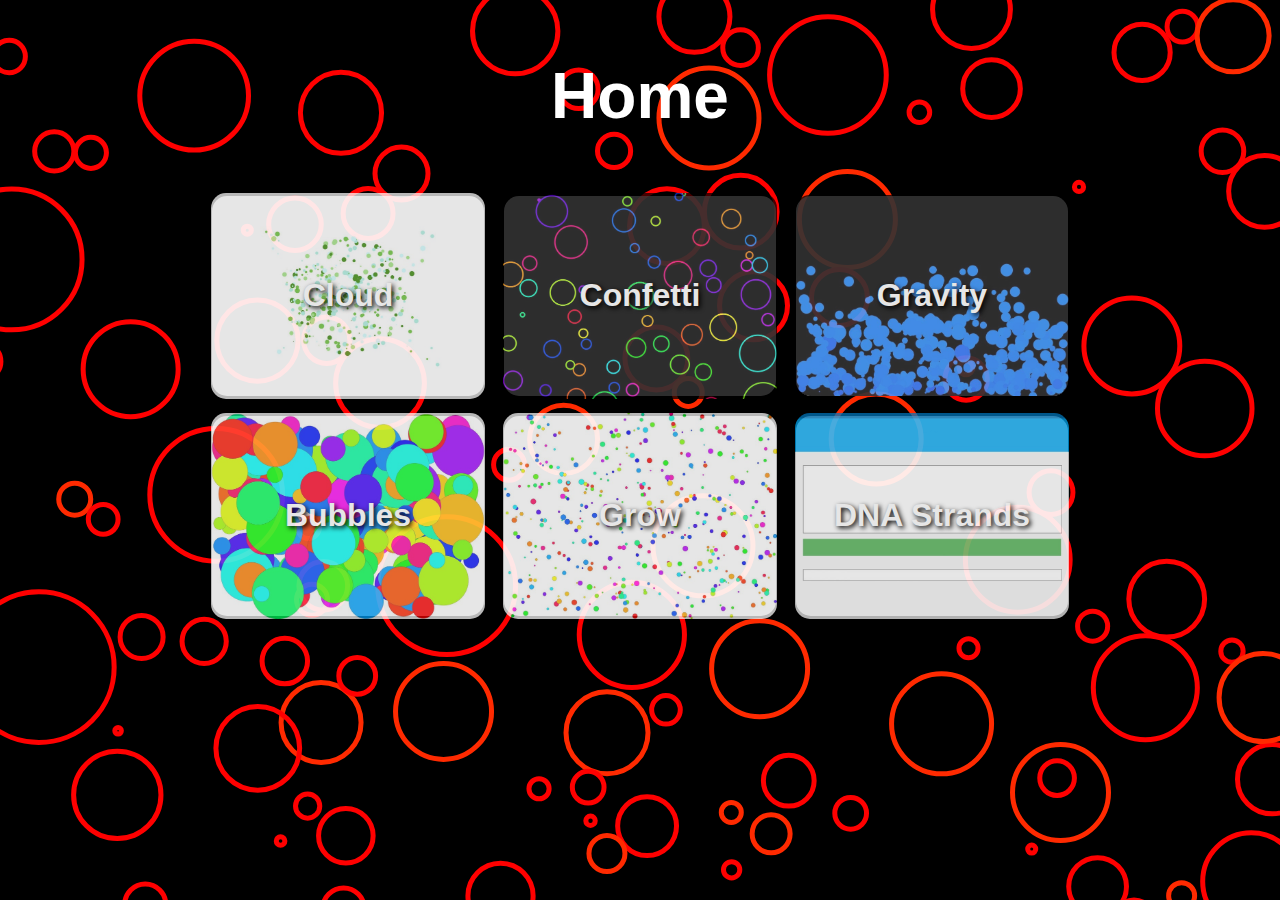
==== index.html @ 80b947b4 "Merge commit '46048612e0f815081c8aa2d9df6de1d2590a7999'" ====
<!DOCTYPE html>

<html lang="en">

<head>
	<meta charset="UTF-8">
	<meta name="viewport" content="width=device-width, initial-scale=1.0">

	<link rel="stylesheet" type="text/css" href="style.css" />
	<link rel='shortcut icon' type='image/x-icon' href='/favicon.ico' />

	<title>Home</title>

</head>

<body>
	<canvas></canvas>

	<header>
		<h1>Home</h1>
	</header>

	<div class="directory">
		<a href="./cloud/">
			<div class="module">
				<img src="./images/cloud.jpg" class="background_frame" frameBorder="0" alt="">
				<h1>Cloud</h1>
			</div>
		</a>
		<a href="./confetti/">
			<div class="module">
				<img src="./images/confetti.jpg" class="background_frame" frameBorder="0" alt="">
				<h1>Confetti</h1>
			</div>
		</a>

		<a href="./gravity/">
			<div class="module">
				<img src="./images/gravity.jpg" class="background_frame" frameBorder="0" alt="">
				<h1>Gravity</h1>
			</div>
		</a>
		<a href="./bubbles/">
			<div class="module">
				<img src="./images/bubbles.jpg" class="background_frame" frameBorder="0" alt="">
				<h1>Bubbles</h1>
			</div>
		</a>
		<a href="./grow/">
			<div class="module">
				<img src="./images/grow.jpg" class="background_frame" frameBorder="0" alt="">
				<h1>Grow</h1>
			</div>
		</a>
		<a href="./dna/index.html">
			<div class="module">
				<img src="./images/dna.jpg" class="background_frame" frameBorder="0" alt="">
				<h1>DNA Strands</h1>

			</div>
		</a>
	</div>

	<script src="canvas.js"></script>


</body>

</html>
---- style.css ----
header {
	font-family: Roboto, sans-serif;
	font-size: 2em;
	text-align: center;
	color: white;
}

a {
	position: relative;
	color: white;
	text-decoration: none;
	font-family: sans-serif;
	text-shadow: 2px 2px 5px black;
}

body {
	opacity: 0;
	margin: 0 auto;
	max-width: 56em;
	padding: 1em 0;
	-webkit-transition: all 500ms cubic-bezier(0.935, -0.410, 0.390, 1.165);
	-o-transition: all 500ms cubic-bezier(0.935, -0.410, 0.390, 1.165);
	transition: all 500ms cubic-bezier(0.935, -0.410, 0.390, 1.165);
}

body.fade-in {
	opacity: 1;
}

.module {
	background-color: white;
	z-index: 100;
	opacity: 0.9;
	height: 200px;
	min-width: 200px;
	display: flex;
	text-align: center;
	align-items: center;
	justify-content: center;
	border-radius: 15px;
	transition: all 500ms cubic-bezier(0.935, -0.410, 0.390, 1.165);
	overflow: hidden;
}

.module:hover {
	transform: scale(1.1);
	opacity: 1;
}

.module:active {
	transform: scale(0.9);
}

.directory {
	padding: 20px;
  display: grid;
 grid-template-columns: repeat( auto-fit, minmax(250px, 1fr) );
  grid-gap: 20px;
}

canvas {
	z-index: -1;
	background-color: black;
	position: fixed;
	left: 0;
	top: 0;
}

.background_frame {
  position: absolute;
	min-height: 201px;
	z-index: -1;
	border-radius: 15px;
	opacity: 0.8;    
	width: 101%; /* new width (100 * (1/0.8) )*/
}
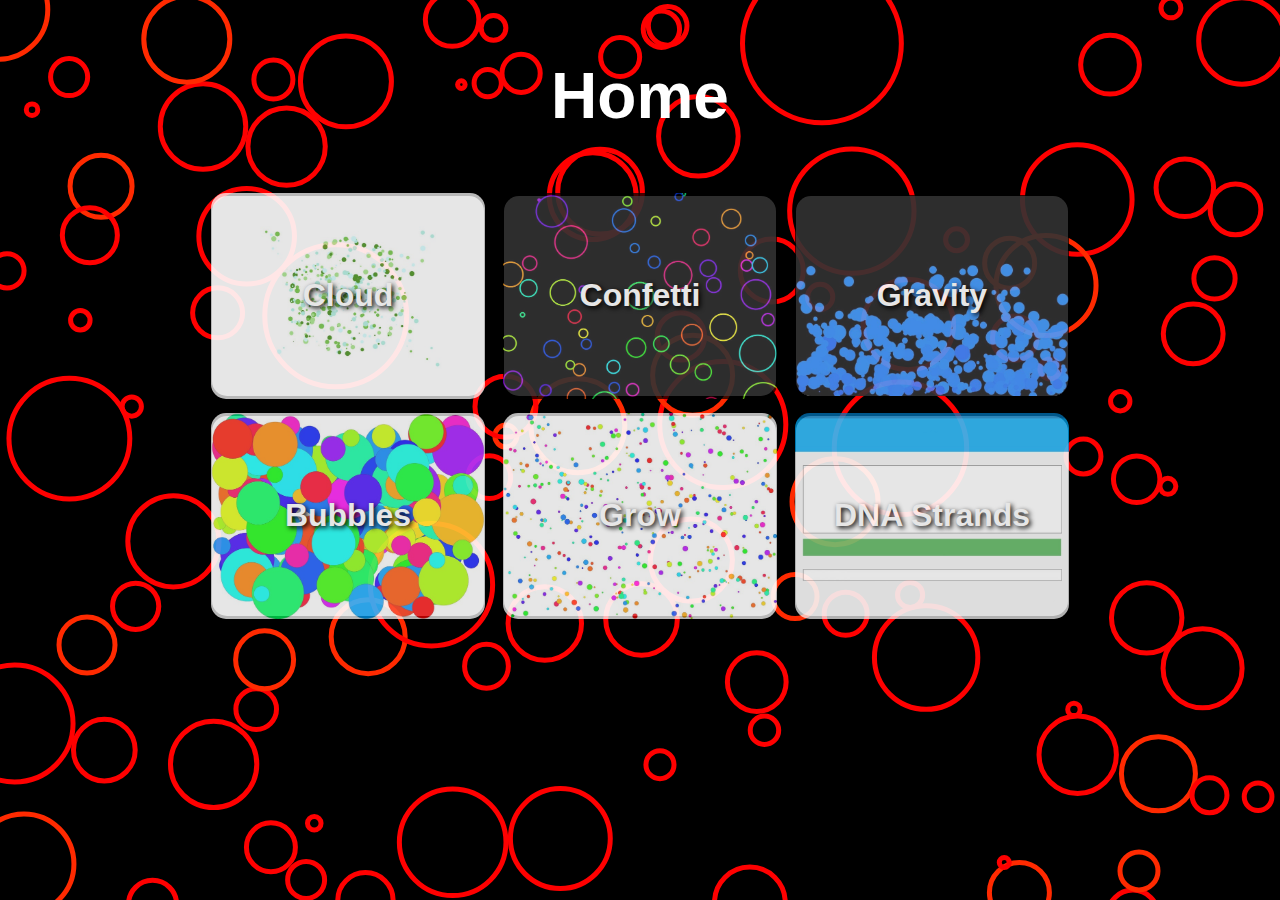
==== commit 743e572c: "updated icon" ====
--- a/index.html
+++ b/index.html
@@ -7,7 +7,8 @@
 	<meta name="viewport" content="width=device-width, initial-scale=1.0">
 
 	<link rel="stylesheet" type="text/css" href="style.css" />
-	<link rel='shortcut icon' type='image/x-icon' href='/favicon.ico' />
+	<link rel="icon" type="image/png" href="favicon.png" />
+
 
 	<title>Home</title>
 
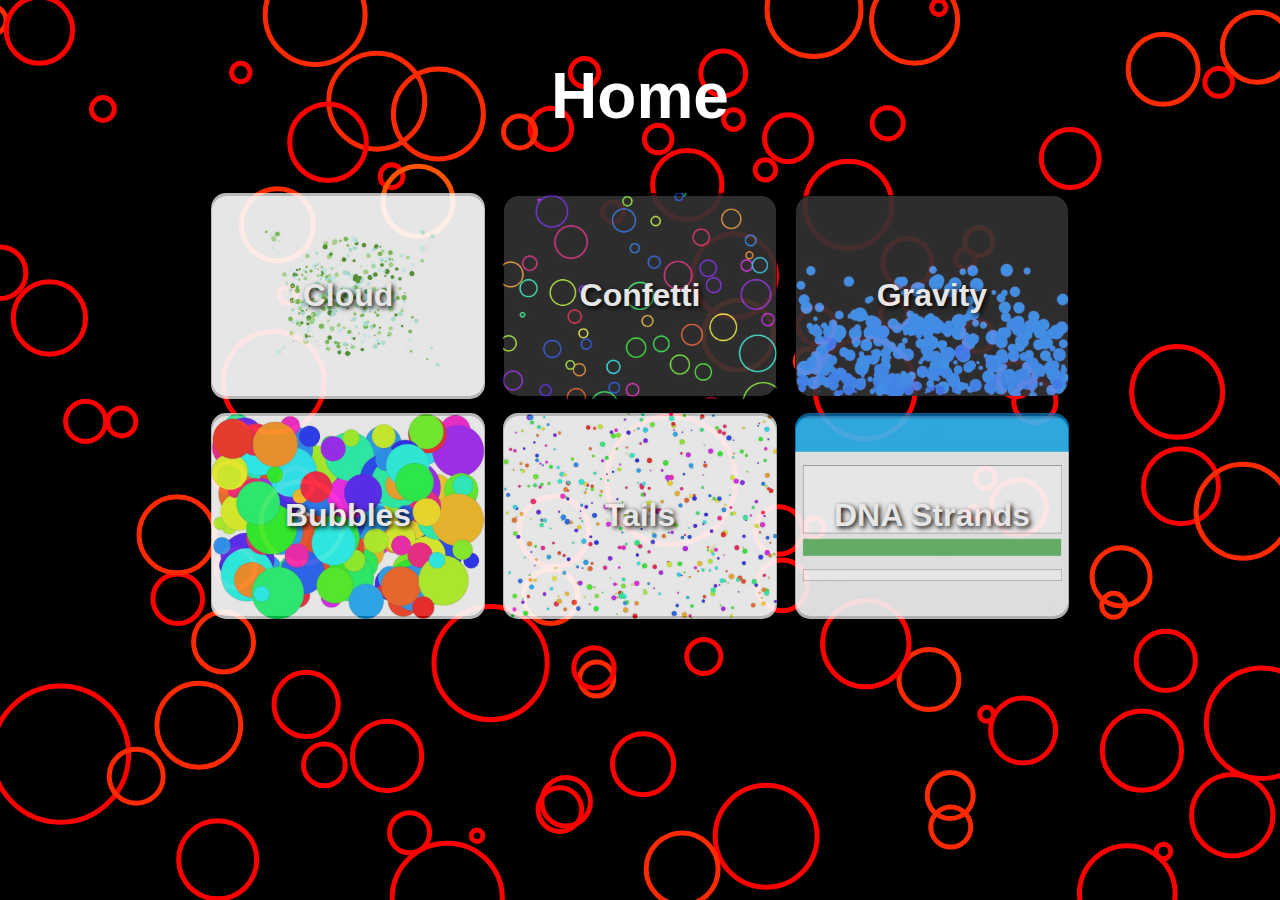
==== commit ff974594: "bubbles from all sides" ====
--- a/index.html
+++ b/index.html
@@ -47,10 +47,10 @@
 				<h1>Bubbles</h1>
 			</div>
 		</a>
-		<a href="./grow/">
+		<a href="./tails/">
 			<div class="module">
 				<img src="./images/grow.jpg" class="background_frame" frameBorder="0" alt="">
-				<h1>Grow</h1>
+				<h1>Tails</h1>
 			</div>
 		</a>
 		<a href="./dna/index.html">
--- a/style.css
+++ b/style.css
@@ -15,47 +15,61 @@
 
 body {
 	opacity: 0;
+	-ms-filter: "progid:DXImageTransform.Microsoft.Alpha(Opacity=0)";
 	margin: 0 auto;
 	max-width: 56em;
 	padding: 1em 0;
 	-webkit-transition: all 500ms cubic-bezier(0.935, -0.410, 0.390, 1.165);
-	-o-transition: all 500ms cubic-bezier(0.935, -0.410, 0.390, 1.165);
 	transition: all 500ms cubic-bezier(0.935, -0.410, 0.390, 1.165);
 }
 
 body.fade-in {
 	opacity: 1;
+	-ms-filter: "progid:DXImageTransform.Microsoft.Alpha(Opacity=100)";
 }
 
 .module {
 	background-color: white;
+	overflow: hidden;
 	z-index: 100;
 	opacity: 0.9;
+	-ms-filter: "progid:DXImageTransform.Microsoft.Alpha(Opacity=90)";
 	height: 200px;
 	min-width: 200px;
+	display: -webkit-box;
+	display: -ms-flexbox;
 	display: flex;
 	text-align: center;
+	-webkit-box-align: center;
+	-ms-flex-align: center;
 	align-items: center;
+	-webkit-box-pack: center;
+	-ms-flex-pack: center;
 	justify-content: center;
 	border-radius: 15px;
+	-webkit-transition: all 500ms cubic-bezier(0.935, -0.410, 0.390, 1.165);
 	transition: all 500ms cubic-bezier(0.935, -0.410, 0.390, 1.165);
-	overflow: hidden;
 }
 
 .module:hover {
+	-webkit-transform: scale(1.1);
 	transform: scale(1.1);
 	opacity: 1;
+	-ms-filter: "progid:DXImageTransform.Microsoft.Alpha(Opacity=100)";
 }
 
 .module:active {
+	-webkit-transform: scale(0.9);
 	transform: scale(0.9);
 }
 
 .directory {
 	padding: 20px;
-  display: grid;
- grid-template-columns: repeat( auto-fit, minmax(250px, 1fr) );
-  grid-gap: 20px;
+	display: -ms-grid;
+	display: grid;
+	-ms-grid-columns: ( minmax(250px, 1fr))[auto-fit];
+	grid-template-columns: repeat( auto-fit, minmax(250px, 1fr));
+	grid-gap: 20px;
 }
 
 canvas {
@@ -67,10 +81,12 @@
 }
 
 .background_frame {
-  position: absolute;
+	position: absolute;
 	min-height: 201px;
 	z-index: -1;
 	border-radius: 15px;
-	opacity: 0.8;    
-	width: 101%; /* new width (100 * (1/0.8) )*/
-}
+	opacity: 0.8;
+	-ms-filter: "progid:DXImageTransform.Microsoft.Alpha(Opacity=80)";
+	width: 101%;
+	/* new width (100 * (1/0.8) )*/
+}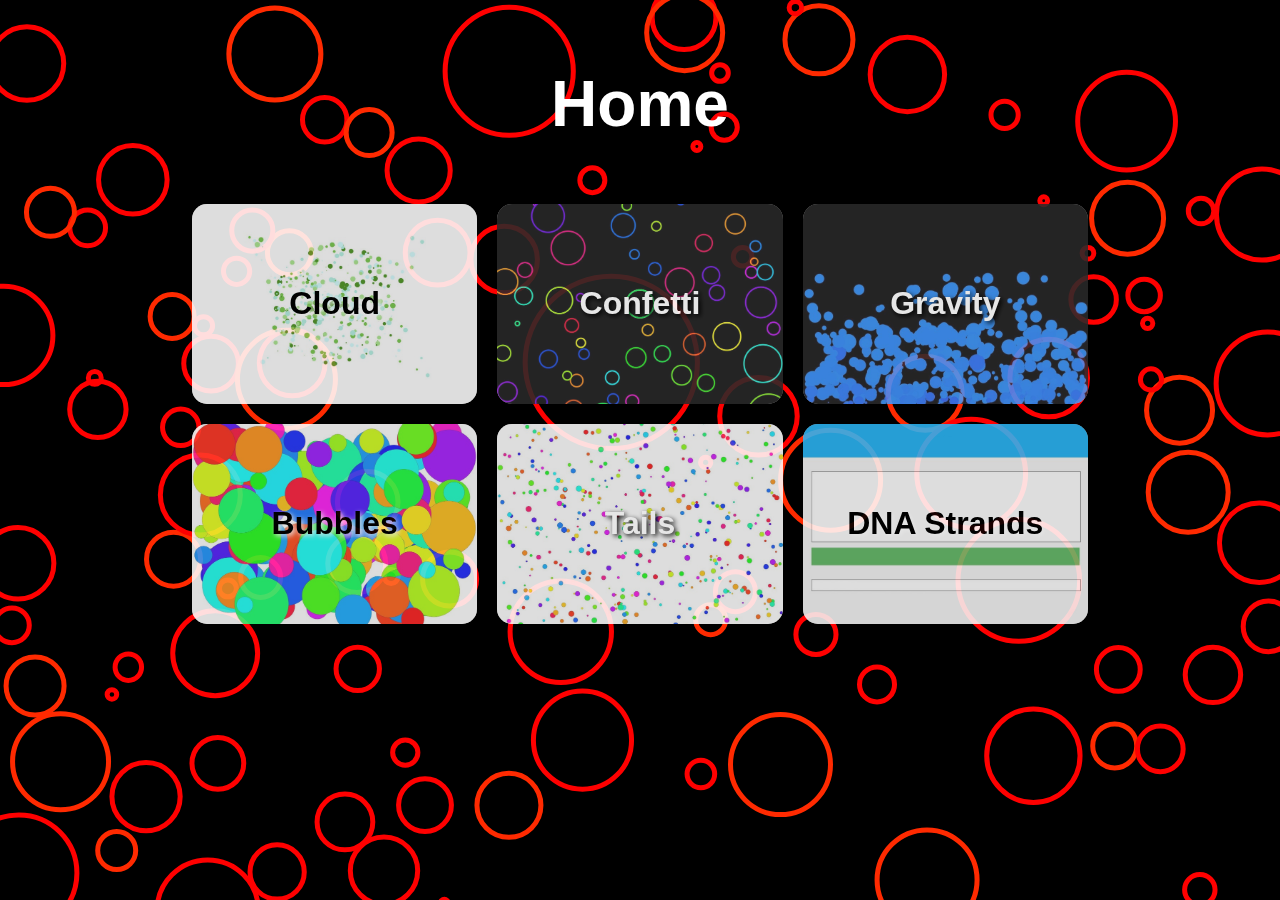
==== commit 155c2aa3: "css fixes" ====
--- a/index.html
+++ b/index.html
@@ -22,41 +22,41 @@
 	</header>
 
 	<div class="directory">
-		<a href="./cloud/">
+		<a class="light" href="./cloud/">
 			<div class="module">
 				<img src="./images/cloud.jpg" class="background_frame" frameBorder="0" alt="">
-				<h1>Cloud</h1>
+                <h1 class="button-text">Cloud</h1>
 			</div>
 		</a>
-		<a href="./confetti/">
+		<a class="dark" href="./confetti/">
 			<div class="module">
 				<img src="./images/confetti.jpg" class="background_frame" frameBorder="0" alt="">
-				<h1>Confetti</h1>
+				<h1 class="button-text">Confetti</h1>
 			</div>
 		</a>
 
-		<a href="./gravity/">
+		<a class="dark" href="./gravity/">
 			<div class="module">
 				<img src="./images/gravity.jpg" class="background_frame" frameBorder="0" alt="">
-				<h1>Gravity</h1>
+				<h1 class="button-text">Gravity</h1>
 			</div>
 		</a>
-		<a href="./bubbles/">
+		<a class="light" href="./bubbles/">
 			<div class="module">
 				<img src="./images/bubbles.jpg" class="background_frame" frameBorder="0" alt="">
-				<h1>Bubbles</h1>
+				<h1 class="button-text">Bubbles</h1>
 			</div>
 		</a>
-		<a href="./tails/">
+		<a class="dark" href="./tails/">
 			<div class="module">
 				<img src="./images/grow.jpg" class="background_frame" frameBorder="0" alt="">
-				<h1>Tails</h1>
+				<h1 class="button-text">Tails</h1>
 			</div>
 		</a>
-		<a href="./dna/index.html">
+		<a class="light" href="./dna/index.html">
 			<div class="module">
 				<img src="./images/dna.jpg" class="background_frame" frameBorder="0" alt="">
-				<h1>DNA Strands</h1>
+				<h1 class="button-text">DNA Strands</h1>
 
 			</div>
 		</a>
--- a/style.css
+++ b/style.css
@@ -1,3 +1,16 @@
+html * {
+    transition: all 500ms cubic-bezier(0.645, 0.045, 0.355, 1.000); /* easeInOutCubic */
+}
+
+body {
+	opacity: 0;
+	padding: 1em 0;
+}
+
+body.fade-in {
+	opacity: 1;
+}
+
 header {
 	font-family: Roboto, sans-serif;
 	font-size: 2em;
@@ -5,71 +18,49 @@
 	color: white;
 }
 
-a {
+a.light {
+	position: relative;
+	color: black;
+	text-decoration: none;
+	font-family: Roboto, sans-serif;
+	text-shadow: 2px 2px 5px white;
+}
+
+a.dark {
 	position: relative;
 	color: white;
 	text-decoration: none;
-	font-family: sans-serif;
+	font-family: Roboto, sans-serif;
 	text-shadow: 2px 2px 5px black;
 }
 
-body {
-	opacity: 0;
-	-ms-filter: "progid:DXImageTransform.Microsoft.Alpha(Opacity=0)";
-	margin: 0 auto;
-	max-width: 56em;
-	padding: 1em 0;
-	-webkit-transition: all 500ms cubic-bezier(0.935, -0.410, 0.390, 1.165);
-	transition: all 500ms cubic-bezier(0.935, -0.410, 0.390, 1.165);
-}
-
-body.fade-in {
-	opacity: 1;
-	-ms-filter: "progid:DXImageTransform.Microsoft.Alpha(Opacity=100)";
-}
-
 .module {
-	background-color: white;
-	overflow: hidden;
-	z-index: 100;
-	opacity: 0.9;
-	-ms-filter: "progid:DXImageTransform.Microsoft.Alpha(Opacity=90)";
-	height: 200px;
-	min-width: 200px;
-	display: -webkit-box;
-	display: -ms-flexbox;
-	display: flex;
-	text-align: center;
-	-webkit-box-align: center;
-	-ms-flex-align: center;
-	align-items: center;
-	-webkit-box-pack: center;
-	-ms-flex-pack: center;
+    background-color: rgba(255,255,255,0.8);
+    overflow: hidden;
+    z-index: 2;
+    opacity: 0.9;
+    height: 200px;
+    display: flex;
+    align-items: center;
+    text-align: center;
 	justify-content: center;
 	border-radius: 15px;
-	-webkit-transition: all 500ms cubic-bezier(0.935, -0.410, 0.390, 1.165);
-	transition: all 500ms cubic-bezier(0.935, -0.410, 0.390, 1.165);
 }
 
 .module:hover {
 	-webkit-transform: scale(1.1);
 	transform: scale(1.1);
 	opacity: 1;
-	-ms-filter: "progid:DXImageTransform.Microsoft.Alpha(Opacity=100)";
-}
-
-.module:active {
-	-webkit-transform: scale(0.9);
-	transform: scale(0.9);
 }
 
 .directory {
 	padding: 20px;
-	display: -ms-grid;
 	display: grid;
-	-ms-grid-columns: ( minmax(250px, 1fr))[auto-fit];
 	grid-template-columns: repeat( auto-fit, minmax(250px, 1fr));
 	grid-gap: 20px;
+	margin: 0 auto;
+	max-width: 56em;
+    justify-items: center;
 }
 
 canvas {
@@ -81,12 +72,15 @@
 }
 
 .background_frame {
-	position: absolute;
-	min-height: 201px;
 	z-index: -1;
-	border-radius: 15px;
 	opacity: 0.8;
-	-ms-filter: "progid:DXImageTransform.Microsoft.Alpha(Opacity=80)";
-	width: 101%;
-	/* new width (100 * (1/0.8) )*/
+    border-radius: 15px;
+    width: 100%;
+    height: auto;
+    min-height: 100%;
+}
+
+.button-text {
+    margin: 0;
+    position: absolute;
 }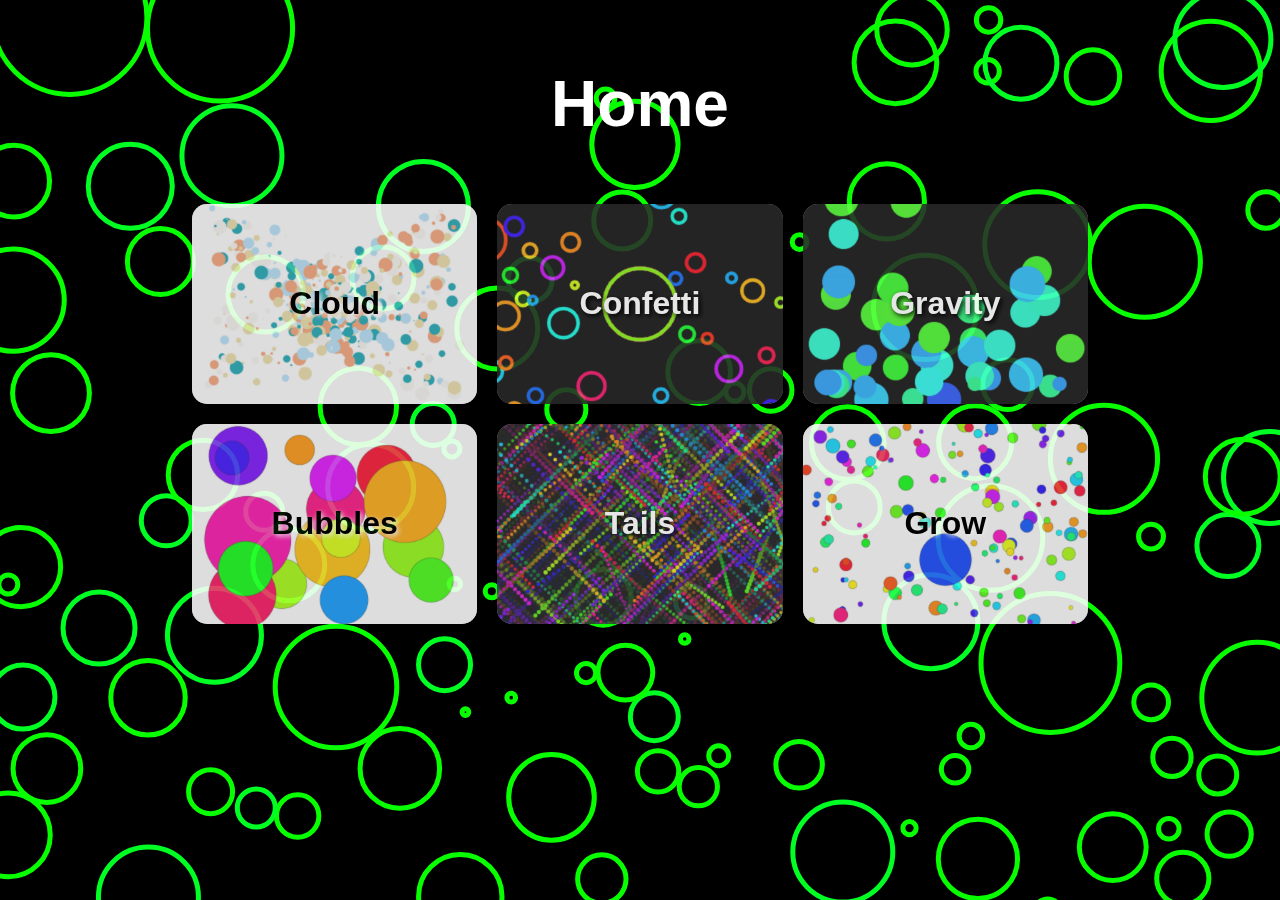
==== commit 979dca3a: "new images/ fixes" ====
--- a/index.html
+++ b/index.html
@@ -1,8 +1,10 @@
 <!DOCTYPE html>
 
-<html lang="en">
+<html lang="en" id="html">
 
 <head>
+    
+    <style>html{visibility: hidden;opacity:0;}</style>
 	<meta charset="UTF-8">
 	<meta name="viewport" content="width=device-width, initial-scale=1.0">
 
@@ -24,39 +26,39 @@
 	<div class="directory">
 		<a class="light" href="./cloud/">
 			<div class="module">
-				<img src="./images/cloud.jpg" class="background_frame" frameBorder="0" alt="">
+				<img src="./images/rjwadley.github.io_cloud_.png" class="background_frame" frameBorder="0" alt="">
                 <h1 class="button-text">Cloud</h1>
 			</div>
 		</a>
 		<a class="dark" href="./confetti/">
 			<div class="module">
-				<img src="./images/confetti.jpg" class="background_frame" frameBorder="0" alt="">
+				<img src="./images/rjwadley.github.io_confetti_.png" class="background_frame" frameBorder="0" alt="">
 				<h1 class="button-text">Confetti</h1>
 			</div>
 		</a>
 
 		<a class="dark" href="./gravity/">
 			<div class="module">
-				<img src="./images/gravity.jpg" class="background_frame" frameBorder="0" alt="">
+				<img src="./images/rjwadley.github.io_gravity_.png" class="background_frame" frameBorder="0" alt="">
 				<h1 class="button-text">Gravity</h1>
 			</div>
 		</a>
 		<a class="light" href="./bubbles/">
 			<div class="module">
-				<img src="./images/bubbles.jpg" class="background_frame" frameBorder="0" alt="">
+				<img src="./images/rjwadley.github.io_bubbles_.png" class="background_frame" frameBorder="0" alt="">
 				<h1 class="button-text">Bubbles</h1>
 			</div>
 		</a>
 		<a class="dark" href="./tails/">
 			<div class="module">
-				<img src="./images/grow.jpg" class="background_frame" frameBorder="0" alt="">
+				<img src="./images/rjwadley.github.io_tails_.png" class="background_frame" frameBorder="0" alt="">
 				<h1 class="button-text">Tails</h1>
 			</div>
 		</a>
-		<a class="light" href="./dna/index.html">
+		<a class="light" href="./grow/index.html">
 			<div class="module">
-				<img src="./images/dna.jpg" class="background_frame" frameBorder="0" alt="">
-				<h1 class="button-text">DNA Strands</h1>
+				<img src="./images/rjwadley.github.io_grow_.png" class="background_frame" frameBorder="0" alt="">
+				<h1 class="button-text">Grow</h1>
 
 			</div>
 		</a>
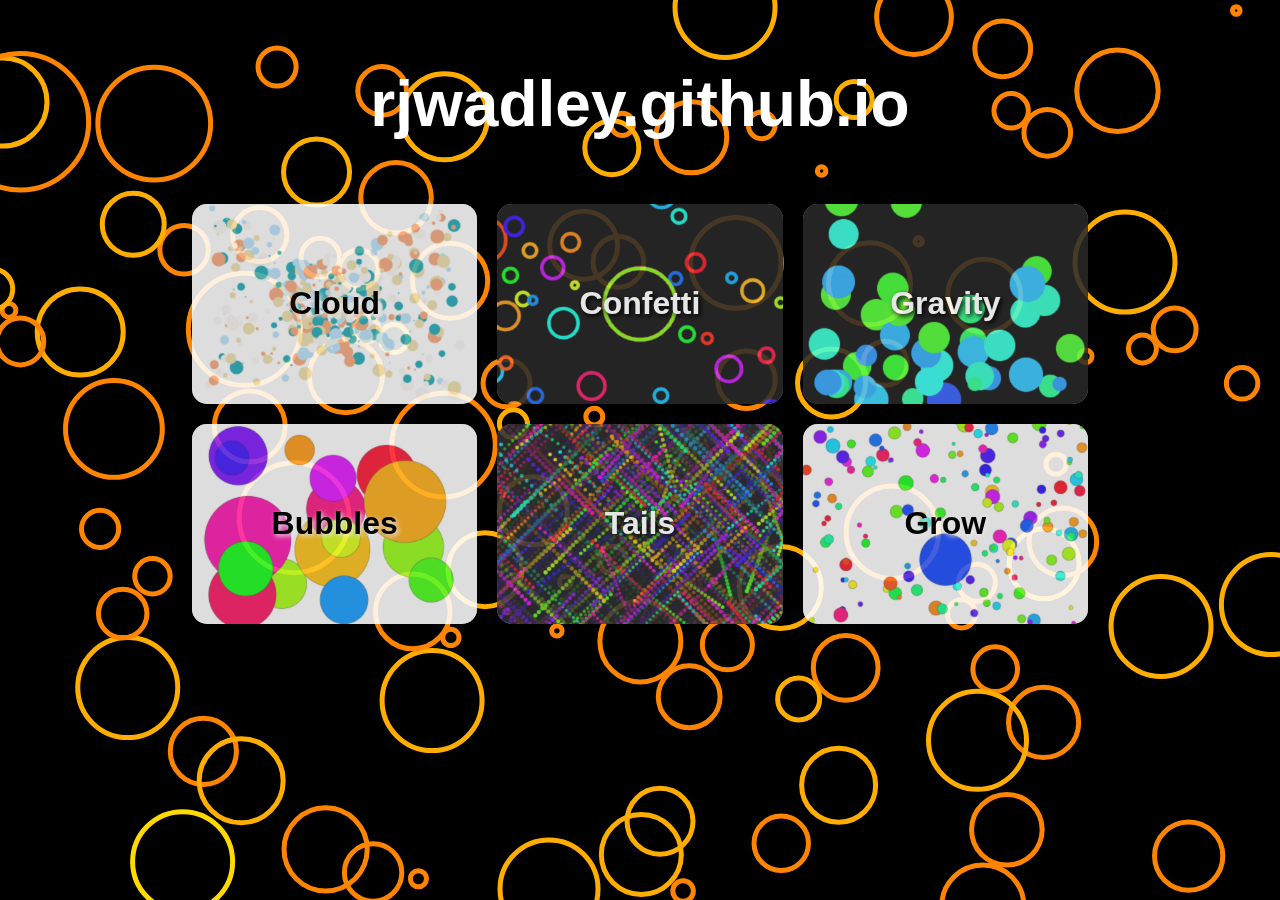
==== commit 5e92eb79: "title change" ====
--- a/index.html
+++ b/index.html
@@ -20,7 +20,7 @@
 	<canvas></canvas>
 
 	<header>
-		<h1>Home</h1>
+		<h1>rjwadley.github.io</h1>
 	</header>
 
 	<div class="directory">
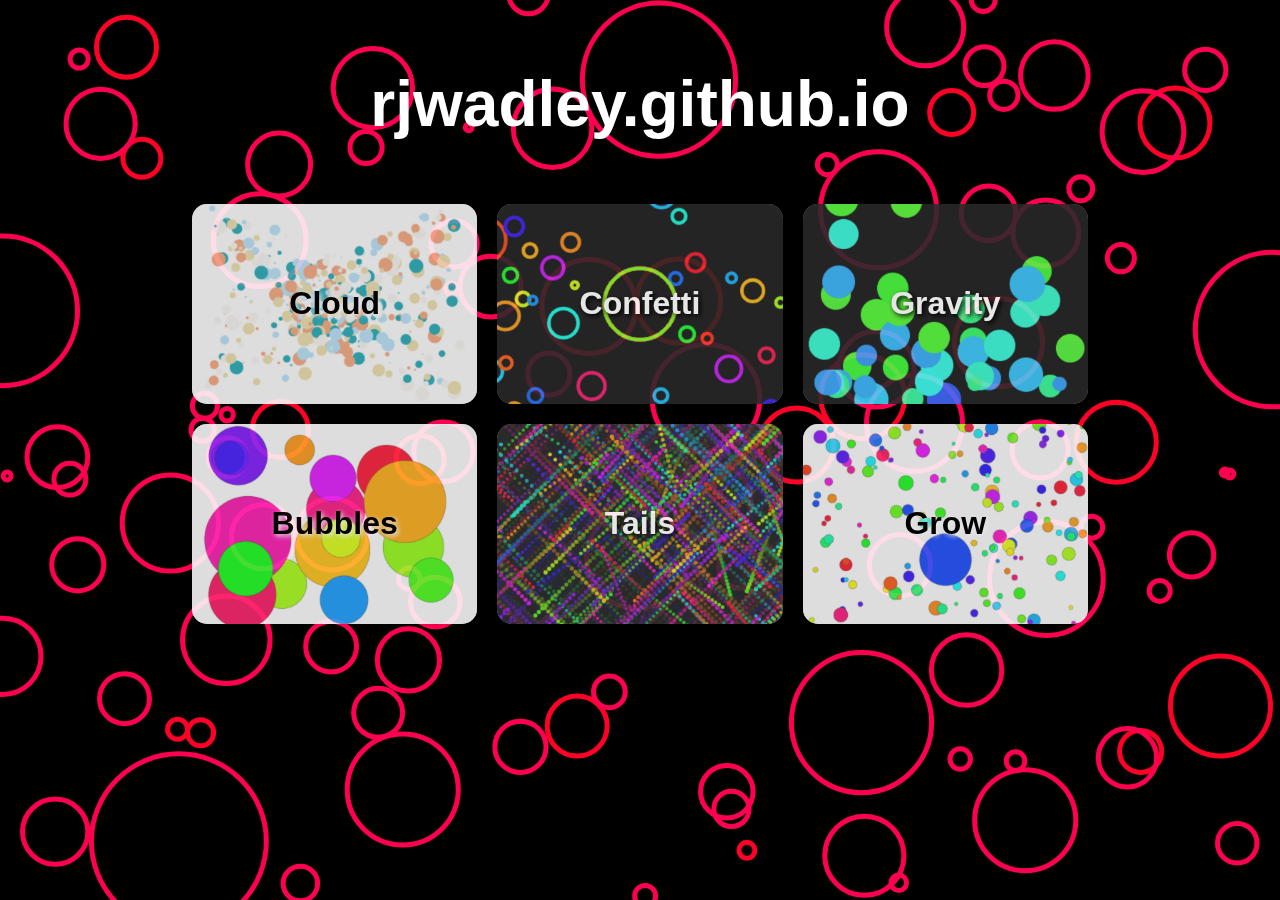
==== commit 1f8ff224: "css header fixes" ====
--- a/index.html
+++ b/index.html
@@ -20,7 +20,7 @@
 	<canvas></canvas>
 
 	<header>
-		<h1>rjwadley.github.io</h1>
+		<h1>rjwadley.&#8203;github.io</h1>
 	</header>
 
 	<div class="directory">
--- a/style.css
+++ b/style.css
@@ -16,6 +16,10 @@
 	font-size: 2em;
 	text-align: center;
 	color: white;
+    width: calc(100vw-20px);
+    overflow: none;
+    margin: 0;
+    padding: 0;
 }
 
 a.light {
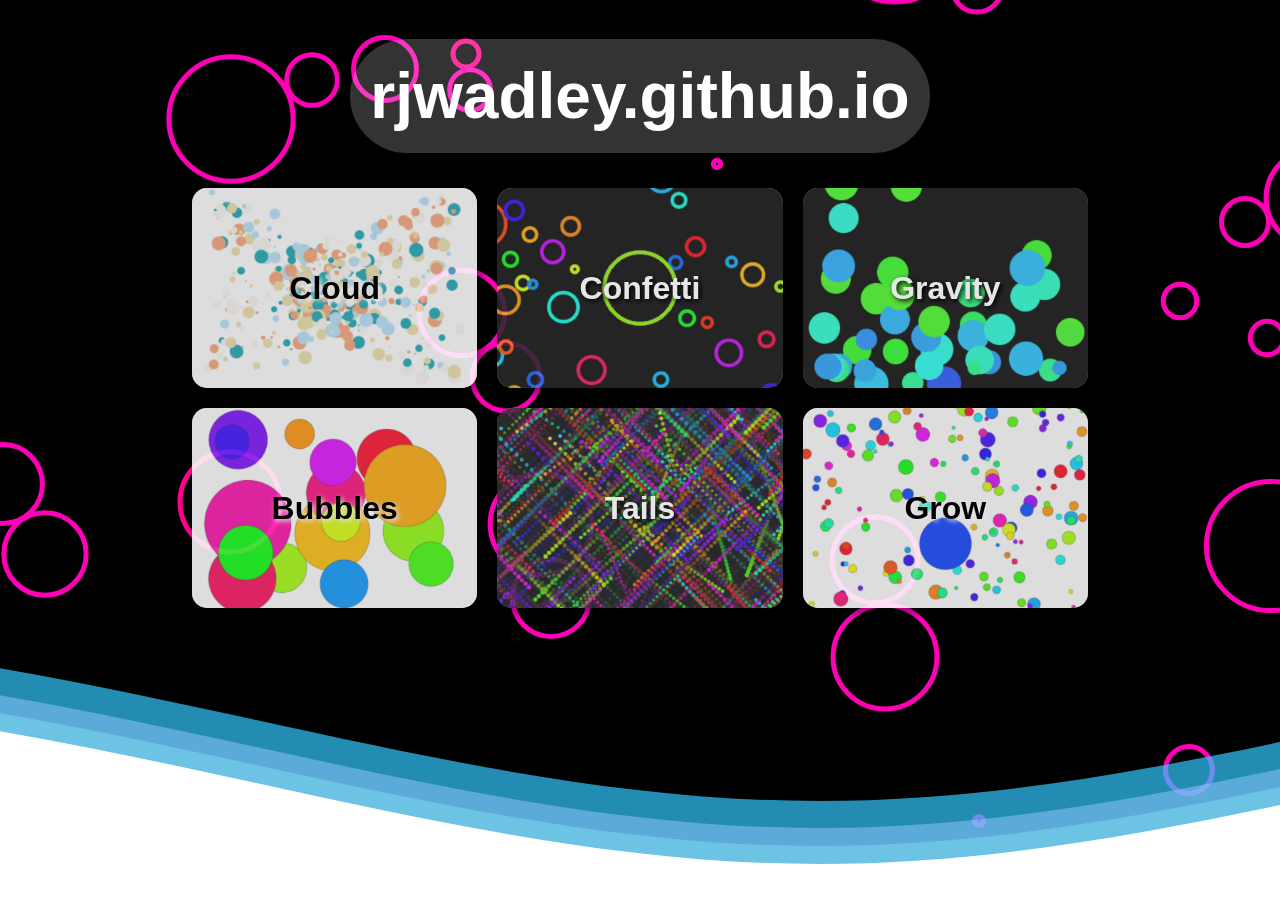
==== commit 415cf639: "umm, waves?" ====
--- a/index.html
+++ b/index.html
@@ -3,8 +3,13 @@
 <html lang="en" id="html">
 
 <head>
-    
-    <style>html{visibility: hidden;opacity:0;}</style>
+
+	<style>
+		html {
+			visibility: hidden;
+			opacity: 0;
+		}
+	</style>
 	<meta charset="UTF-8">
 	<meta name="viewport" content="width=device-width, initial-scale=1.0">
 
@@ -17,17 +22,21 @@
 </head>
 
 <body>
+
 	<canvas></canvas>
 
+
 	<header>
-		<h1>rjwadley.&#8203;github.io</h1>
+		<div>
+			<h1>rjwadley.&#8203;github.io</h1>
+		</div>
 	</header>
 
 	<div class="directory">
 		<a class="light" href="./cloud/">
 			<div class="module">
 				<img src="./images/rjwadley.github.io_cloud_.png" class="background_frame" frameBorder="0" alt="">
-                <h1 class="button-text">Cloud</h1>
+				<h1 class="button-text">Cloud</h1>
 			</div>
 		</a>
 		<a class="dark" href="./confetti/">
@@ -55,7 +64,7 @@
 				<h1 class="button-text">Tails</h1>
 			</div>
 		</a>
-		<a class="light" href="./grow/index.html">
+		<a class="light" href="./grow/">
 			<div class="module">
 				<img src="./images/rjwadley.github.io_grow_.png" class="background_frame" frameBorder="0" alt="">
 				<h1 class="button-text">Grow</h1>
@@ -64,9 +73,35 @@
 		</a>
 	</div>
 
+	<!--Waves Start-->
+	<div>
+		<svg height="100%" width="100%" class="waves" xmlns="http://www.w3.org/2000/svg" xmlns:xlink="http://www.w3.org/1999/xlink"
+			viewBox="0 -45 100 100" preserveAspectRatio="none" shape-rendering="auto">
+			<defs>
+				<path id="gentle-wave" d="M-160 44c30 0 58-18 88-18s 58 18 88 18 58-18 88-18 58 18 88 18 v44h-352z" />
+			</defs>
+			<g class="parallax">
+				<use xlink:href="#gentle-wave" x="48" y="0" fill="rgba(50,200,255,0.7)" />
+				<use xlink:href="#gentle-wave" x="48" y="3" fill="rgba(150,200,255,0.5)" />
+				<use xlink:href="#gentle-wave" x="48" y="5" fill="rgba(150,255,255,0.3)" />
+				<use xlink:href="#gentle-wave" x="48" y="7" fill="#fff" />
+			</g>
+		</svg>
+	</div>
+	<div class='wave-bottom'>
+		<div></div>
+		<div></div>
+		<div></div>
+		<div></div>
+	</div>
+	<!--Waves End-->
+
+	<script src="https://code.jquery.com/jquery-3.5.0.min.js"
+		integrity="sha256-xNzN2a4ltkB44Mc/Jz3pT4iU1cmeR0FkXs4pru/JxaQ=" crossorigin="anonymous"></script>
+
 	<script src="canvas.js"></script>
 
 
 </body>
 
-</html>
+</html>--- a/style.css
+++ b/style.css
@@ -1,5 +1,5 @@
-html * {
-    transition: all 500ms cubic-bezier(0.645, 0.045, 0.355, 1.000); /* easeInOutCubic */
+.module, html, body {
+    transition: all 300ms cubic-bezier(0.645, 0.045, 0.355, 1.000); /* easeInOutCubic */
 }
 
 body {
@@ -15,11 +15,26 @@
 	font-family: Roboto, sans-serif;
 	font-size: 2em;
 	text-align: center;
+    margin: 15px;
 	color: white;
-    width: calc(100vw-20px);
-    overflow: none;
-    margin: 0;
     padding: 0;
+}
+
+@media screen and (max-width: 400px){
+    header {
+        font-size: 1em;
+    }
+}
+
+header > div {
+    background-color: rgba(255,255,255,0.2);
+    border-radius: 1000000px;
+    padding: 20px;
+    display: inline-block;
+}
+
+h1 {
+    margin: 0px;
 }
 
 a.light {
@@ -49,6 +64,7 @@
     text-align: center;
 	justify-content: center;
 	border-radius: 15px;
+    box-shadow: 5px 5px 10px rgb(0, 0, 0, 0.4);
 }
 
 .module:hover {
@@ -58,6 +74,8 @@
 }
 
 .directory {
+    position: relative;
+    z-index: 10;
 	padding: 20px;
 	display: grid;
 	grid-template-columns: repeat( auto-fit, minmax(250px, 1fr));
@@ -87,4 +105,80 @@
 .button-text {
     margin: 0;
     position: absolute;
+}
+
+.waves {
+    position: fixed;
+    bottom: 0;
+    left: 0;
+}
+
+.wave-bottom>div {
+    position: fixed;
+    top: 0;
+    left: 0;
+    transform: translateY(100vh);
+    width: 100vw;
+    height: 100vh;
+    background-color: rgba(255,255,255,0.2);
+}
+
+.wave-bottom>div:nth-child(1) {
+    background-color: rgba(50,200,255,0.7);
+}
+
+.wave-bottom>div:nth-child(2) {
+    background-color: rgba(150,200,255,0.5);
+}
+
+.wave-bottom>div:nth-child(3) {
+    background-color: rgba(150,255,255,0.3);
+}
+
+.wave-bottom>div:nth-child(4) {
+    background-color: white;
+    z-index: 20;
+}
+
+
+/* Animation */
+
+.moveup {
+    transition: all 600ms cubic-bezier(0.645, 0.045, 0.355, 1.000); /* easeInOutCubic */
+    transform: translateY(-100%);
+}
+
+.moveup-floor {
+    transition: all 600ms cubic-bezier(0.645, 0.045, 0.355, 1.000); /* easeInOutCubic */
+    transform: translateY(0) !important;
+}
+
+.parallax>use {
+  animation: move-forever 25s cubic-bezier(.55, .5, .45, .5) infinite;
+}
+.parallax>use:nth-child(1) {
+  animation-delay: -2s;
+  animation-duration: 7s;
+  
+}
+.parallax>use:nth-child(2) {
+  animation-delay: -3s;
+  animation-duration: 10s;
+}
+.parallax>use:nth-child(3) {
+  animation-delay: -4s;
+  animation-duration: 13s;
+}
+.parallax>use:nth-child(4) {
+  animation-delay: -5s;
+  animation-duration: 20s;
+}
+
+@keyframes move-forever {
+  0% {
+    transform: translate(-90px, 0);
+  }
+  100% {
+    transform: translate(85px, 0);
+  }
 }